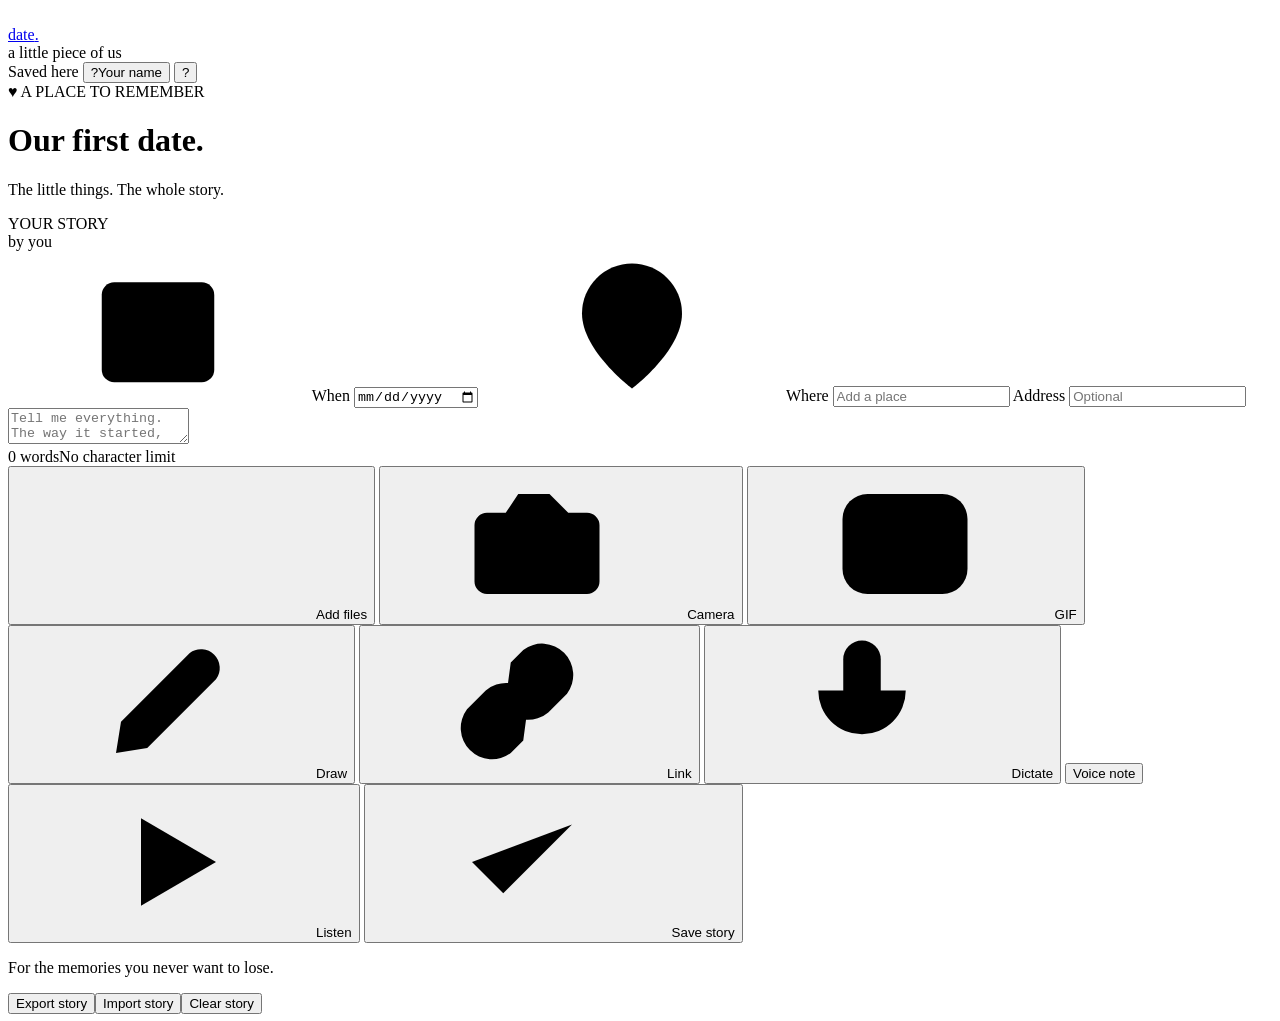
==== date/index.html @ e90c974e "Add date journal page shell" ====
<!doctype html>
<html lang="en">
<head>
  <meta charset="utf-8">
  <meta name="viewport" content="width=device-width, initial-scale=1, viewport-fit=cover">
  <meta name="theme-color" content="#f7f5f1">
  <meta name="description" content="date. — a quiet place to remember your first date.">
  <title>date.</title>
  <link rel="icon" href="favicon.svg" type="image/svg+xml">
  <link rel="stylesheet" href="style.css">
  <script defer src="app.js"></script>
</head>
<body>
<svg width="0" height="0" aria-hidden="true" class="icons">
 <symbol id="i-plus" viewBox="0 0 24 24"><path d="M12 5v14M5 12h14"/></symbol>
 <symbol id="i-photo" viewBox="0 0 24 24"><rect x="3" y="3" width="18" height="18" rx="3"/><circle cx="8.5" cy="8.5" r="1.5"/><path d="m21 16-5-5L5 21"/></symbol>
 <symbol id="i-camera" viewBox="0 0 24 24"><path d="M14 4H9l-2 3H4a2 2 0 0 0-2 2v9a2 2 0 0 0 2 2h16a2 2 0 0 0 2-2V9a2 2 0 0 0-2-2h-3l-3-3z"/><circle cx="12" cy="13.5" r="3.4"/></symbol>
 <symbol id="i-pin" viewBox="0 0 24 24"><path d="M20 10c0 6-8 12-8 12S4 16 4 10a8 8 0 1 1 16 0Z"/><circle cx="12" cy="10" r="2.5"/></symbol>
 <symbol id="i-calendar" viewBox="0 0 24 24"><rect x="3" y="5" width="18" height="16" rx="2"/><path d="M7 3v4m10-4v4M3 10h18"/></symbol>
 <symbol id="i-link" viewBox="0 0 24 24"><path d="M10 13a5 5 0 0 0 7 .5l3-3a5 5 0 0 0-7-7l-2 2m3 5a5 5 0 0 0-7-.5l-3 3a5 5 0 0 0 7 7l2-2"/></symbol>
 <symbol id="i-mic" viewBox="0 0 24 24"><rect x="9" y="2" width="6" height="12" rx="3"/><path d="M5 10a7 7 0 0 0 14 0M12 17v5m-4 0h8"/></symbol>
 <symbol id="i-play" viewBox="0 0 24 24"><path d="m8 5 12 7-12 7z"/></symbol>
 <symbol id="i-stop" viewBox="0 0 24 24"><rect x="6" y="6" width="12" height="12" rx="2"/></symbol>
 <symbol id="i-pen" viewBox="0 0 24 24"><path d="m4 20 5-.8 11-11a3 3 0 0 0-4.2-4.2l-11 11L4 20z"/></symbol>
 <symbol id="i-gif" viewBox="0 0 24 24"><rect x="2" y="4" width="20" height="16" rx="4"/><path d="M9 10H6v5h3v-2H8m4-3v5m3-5v5m0-5h3m-3 3h2"/></symbol>
 <symbol id="i-arrow" viewBox="0 0 24 24"><path d="M5 12h14m-6-6 6 6-6 6"/></symbol>
 <symbol id="i-x" viewBox="0 0 24 24"><path d="M5 5 19 19M19 5 5 19"/></symbol>
 <symbol id="i-check" viewBox="0 0 24 24"><path d="m4 12 5 5L20 6"/></symbol>
 <symbol id="i-download" viewBox="0 0 24 24"><path d="M12 3v12m-5-5 5 5 5-5M4 18v3h16v-3"/></symbol>
 <symbol id="i-trash" viewBox="0 0 24 24"><path d="M4 7h16M10 3h4m-8 4 1 14h10l1-14M10 11v6m4-6v6"/></symbol>
 <symbol id="i-flip" viewBox="0 0 24 24"><path d="m4 6 3-3 3 3M7 3v11a5 5 0 0 0 5 5h7m1-1-3-3m3 3-3 3M20 18V9a5 5 0 0 0-5-5h-2"/></symbol>
 <symbol id="i-more" viewBox="0 0 24 24"><circle cx="5" cy="12" r="1"/><circle cx="12" cy="12" r="1"/><circle cx="19" cy="12" r="1"/></symbol>
 <symbol id="i-heart" viewBox="0 0 24 24"><path d="M20.8 4.9a5.5 5.5 0 0 0-7.8 0L12 5.9l-1-1a5.5 5.5 0 1 0-7.8 7.8L12 21l8.8-8.3a5.5 5.5 0 0 0 0-7.8z"/></symbol>
 <symbol id="i-undo" viewBox="0 0 24 24"><path d="m9 14-5-5 5-5M4 9h11a5 5 0 0 1 0 10h-3"/></symbol>
 <symbol id="i-upload" viewBox="0 0 24 24"><path d="M12 17V3m-5 5 5-5 5 5M4 16v5h16v-5"/></symbol>
</svg>
<header class="topbar">
 <a class="wordmark" href="./" aria-label="date home">date<span>.</span></a>
 <div class="top-center">a little piece of us</div>
 <div class="top-actions">
   <span class="saved-status" id="saveState"><span class="save-dot"></span><span>Saved here</span></span>
   <button class="identity" id="identityBtn" title="Change your name"><span id="userInitial">?</span><span id="userLabel">Your name</span></button>
   <button class="icon-button help" id="helpBtn" aria-label="Open tutorial">?</button>
 </div>
</header>
<main class="page">
 <div class="page-top">
  <div class="overline"><span class="mini-heart">♥</span> A PLACE TO REMEMBER</div>
  <h1>Our first date<span>.</span></h1>
  <p class="subtitle">The little things. The whole story.</p>
 </div>
 <section class="editor paper" id="writingSection">
  <div class="paper-head">
    <div class="paper-label">YOUR STORY</div>
    <span class="author-line" id="byline">by you</span>
  </div>
  <div class="details" id="detailsArea">
    <label class="detail-field" id="dateField">
      <svg class="ic"><use href="#i-calendar"/></svg>
      <span class="field-hint">When</span>
      <input id="dateInput" type="date" aria-label="First date">
    </label>
    <label class="detail-field" id="locationField">
      <svg class="ic"><use href="#i-pin"/></svg>
      <span class="field-hint">Where</span>
      <input id="placeInput" type="text" placeholder="Add a place" maxlength="240" aria-label="Location name">
    </label>
    <label class="detail-field address-field">
      <span class="field-hint">Address</span>
      <input id="addressInput" type="text" placeholder="Optional" maxlength="320" aria-label="Location address">
    </label>
  </div>
  <div class="writing" id="storyArea">
    <textarea id="storyInput" aria-label="Our first date story" placeholder="Tell me everything. The way it started, what made you smile, the parts you want to remember..." spellcheck="true"></textarea>
    <div class="wordline"><span id="wordCount">0 words</span><span>No character limit</span></div>
  </div>
  <div class="attachments" id="attachments" hidden><div class="attachments-top"><span>ATTACHED MOMENTS</span><span id="attachmentCount">0</span></div><div class="media-grid" id="mediaGrid"></div></div>
  <div class="tools" id="toolsArea">
   <div class="toolset">
    <button class="tool" id="uploadBtn" title="Add photos, videos or files"><svg class="ic"><use href="#i-plus"/></svg><span>Add files</span></button>
    <button class="tool" id="cameraBtn" title="Open camera"><svg class="ic"><use href="#i-camera"/></svg><span>Camera</span></button>
    <button class="tool" id="gifBtn" title="Search GIFs"><svg class="ic"><use href="#i-gif"/></svg><span>GIF</span></button>
    <button class="tool" id="drawBtn" title="Draw something"><svg class="ic"><use href="#i-pen"/></svg><span>Draw</span></button>
    <button class="tool" id="linkBtn" title="Embed a link"><svg class="ic"><use href="#i-link"/></svg><span>Link</span></button>
    <button class="tool" id="micBtn" title="Dictate your story"><svg class="ic"><use href="#i-mic"/></svg><span>Dictate</span></button>
    <button class="tool tool-voice" id="recordBtn" title="Record a voice note"><span class="record-icon"></span><span>Voice note</span></button>
   </div>
   <div class="save-actions">
     <button class="subtle-button" id="listenBtn" title="Read story aloud"><svg class="ic"><use href="#i-play"/></svg><span>Listen</span></button>
     <button class="primary" id="saveBtn"><svg class="ic"><use href="#i-check"/></svg><span>Save story</span></button>
   </div>
  </div>
  <div class="upload-progress" id="uploadProgress" hidden><div class="progress-text"><span id="progressName">Saving files</span><span id="progressCount"></span></div><div class="track"><div class="fill" id="progressFill"></div></div></div>
  <input id="filePicker" type="file" multiple hidden accept="image/*,video/*,audio/*,.pdf,.txt,.heic,.heif,.mov,.mp4,.webm,.m4a">
 </section>
 <div class="bottom-bar"><p>For the memories you never want to lose.</p><div class="bottom-buttons"><button id="exportBtn">Export story</button><button id="importBtn">Import story</button><button id="resetBtn">Clear story</button></div></div>
 <input id="importPicker" type="file" accept=".json,.date" hidden>
</main>
<div class="toast" id="toast" role="status" aria-live="polite"></div>
<div class="modal-root" id="modalRoot"></div>
<div class="onboarding" id="onboarding" hidden>
  <div class="onboard-blur"></div>
  <section class="onboard-card" aria-labelledby="helloTitle" role="dialog" aria-modal="true">
    <div class="welcome-mark">date<span>.</span></div>
    <div class="onboard-illustration"><div class="scribble-heart">♡</div><span class="star star-one">✳</span><span class="star star-two">✳</span></div>
    <h2 id="helloTitle">What should we call you?</h2>
    <p>No accounts. Just your name.</p>
    <form id="nameForm"><label class="sr-only" for="nameInput">Your name</label><input id="nameInput" placeholder="Your name" maxlength="36" required autocomplete="nickname"><button type="submit" aria-label="Continue"><svg class="ic"><use href="#i-arrow"/></svg></button></form>
  </section>
</div>
<div class="tour" id="tour" hidden aria-live="polite">
  <div class="tour-shade" id="shadeTop"></div><div class="tour-shade" id="shadeBottom"></div><div class="tour-shade" id="shadeLeft"></div><div class="tour-shade" id="shadeRight"></div>
  <div class="tour-ring" id="tourRing"></div>
  <section class="tour-card" id="tourCard" role="dialog" aria-label="Site tour">
    <div class="tour-heading"><span id="tourIndex">01 / 06</span><button id="skipTour" aria-label="Skip tutorial"><svg class="ic"><use href="#i-x"/></svg></button></div>
    <h2 id="tourTitle">Start here</h2><p id="tourText"></p>
    <div class="tour-nav"><button id="tourBack">Back</button><button class="primary" id="tourNext">Next <svg class="ic"><use href="#i-arrow"/></svg></button></div>
  </section>
</div>
</body>
</html>
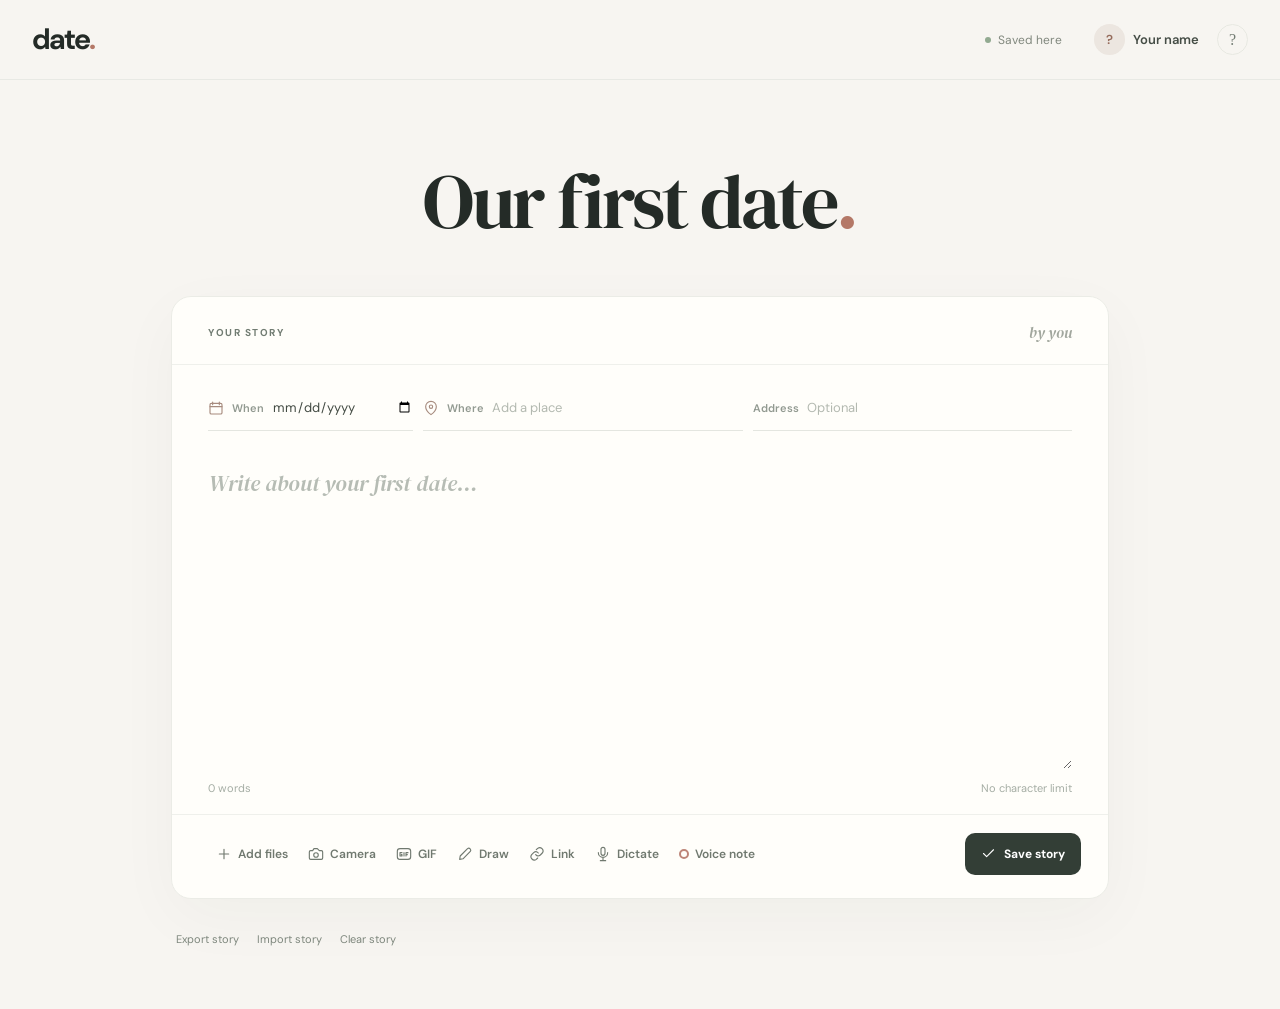
==== commit 7101a35d: "Refine date interface to minimal writing canvas" ====
--- a/date/index.html
+++ b/date/index.html
@@ -36,7 +36,7 @@
 </svg>
 <header class="topbar">
  <a class="wordmark" href="./" aria-label="date home">date<span>.</span></a>
- <div class="top-center">a little piece of us</div>
+ 
  <div class="top-actions">
    <span class="saved-status" id="saveState"><span class="save-dot"></span><span>Saved here</span></span>
    <button class="identity" id="identityBtn" title="Change your name"><span id="userInitial">?</span><span id="userLabel">Your name</span></button>
@@ -45,9 +45,9 @@
 </header>
 <main class="page">
  <div class="page-top">
-  <div class="overline"><span class="mini-heart">♥</span> A PLACE TO REMEMBER</div>
+  
   <h1>Our first date<span>.</span></h1>
-  <p class="subtitle">The little things. The whole story.</p>
+  
  </div>
  <section class="editor paper" id="writingSection">
   <div class="paper-head">
@@ -71,7 +71,7 @@
     </label>
   </div>
   <div class="writing" id="storyArea">
-    <textarea id="storyInput" aria-label="Our first date story" placeholder="Tell me everything. The way it started, what made you smile, the parts you want to remember..." spellcheck="true"></textarea>
+    <textarea id="storyInput" aria-label="Our first date story" placeholder="Write about your first date…" spellcheck="true"></textarea>
     <div class="wordline"><span id="wordCount">0 words</span><span>No character limit</span></div>
   </div>
   <div class="attachments" id="attachments" hidden><div class="attachments-top"><span>ATTACHED MOMENTS</span><span id="attachmentCount">0</span></div><div class="media-grid" id="mediaGrid"></div></div>
@@ -86,14 +86,14 @@
     <button class="tool tool-voice" id="recordBtn" title="Record a voice note"><span class="record-icon"></span><span>Voice note</span></button>
    </div>
    <div class="save-actions">
-     <button class="subtle-button" id="listenBtn" title="Read story aloud"><svg class="ic"><use href="#i-play"/></svg><span>Listen</span></button>
+     
      <button class="primary" id="saveBtn"><svg class="ic"><use href="#i-check"/></svg><span>Save story</span></button>
    </div>
   </div>
   <div class="upload-progress" id="uploadProgress" hidden><div class="progress-text"><span id="progressName">Saving files</span><span id="progressCount"></span></div><div class="track"><div class="fill" id="progressFill"></div></div></div>
   <input id="filePicker" type="file" multiple hidden accept="image/*,video/*,audio/*,.pdf,.txt,.heic,.heif,.mov,.mp4,.webm,.m4a">
  </section>
- <div class="bottom-bar"><p>For the memories you never want to lose.</p><div class="bottom-buttons"><button id="exportBtn">Export story</button><button id="importBtn">Import story</button><button id="resetBtn">Clear story</button></div></div>
+ <div class="bottom-bar"><div class="bottom-buttons"><button id="exportBtn">Export story</button><button id="importBtn">Import story</button><button id="resetBtn">Clear story</button></div></div>
  <input id="importPicker" type="file" accept=".json,.date" hidden>
 </main>
 <div class="toast" id="toast" role="status" aria-live="polite"></div>
--- a/date/style.css
+++ b/date/style.css
@@ -0,0 +1,21 @@
+@import url('https://fonts.googleapis.com/css2?family=DM+Sans:wght@400;500;600;700&family=DM+Serif+Display:ital@0;1&display=swap');
+:root{--bg:#f7f5f1;--paper:#fffefa;--ink:#242b27;--soft:#6e756d;--muted:#929991;--line:#e7e8e1;--line2:#eff0eb;--accent:#b47867;--accent-dark:#995b4b;--accent-light:#f6eae5;--radius:18px;--shadow:0 18px 65px rgba(37,44,35,.035);font-family:"DM Sans",-apple-system,BlinkMacSystemFont,"Segoe UI",sans-serif;color:var(--ink);background:var(--bg)}
+*{box-sizing:border-box}html{scroll-behavior:smooth}body{margin:0;min-height:100vh;-webkit-font-smoothing:antialiased}button,input,textarea,select{font:inherit}button{cursor:pointer}button:disabled{cursor:not-allowed;opacity:.5}button:focus-visible,input:focus-visible,textarea:focus-visible,select:focus-visible{outline:3px solid #cfad9f;outline-offset:3px}a{color:inherit}.ic{width:18px;height:18px;fill:none;stroke:currentColor;stroke-width:1.7;stroke-linecap:round;stroke-linejoin:round;flex-shrink:0}.icons{position:absolute;pointer-events:none}.sr-only{position:absolute;width:1px;height:1px;overflow:hidden;clip:rect(0,0,0,0)}
+.topbar{height:80px;display:flex;align-items:center;justify-content:space-between;padding:0 max(32px,calc((100vw - 1240px)/2));border-bottom:1px solid #e8e9e4;background:rgba(247,245,241,.94);position:sticky;top:0;z-index:50;backdrop-filter:blur(16px)}.wordmark{text-decoration:none;font-size:29px;font-weight:700;letter-spacing:-2.1px;line-height:1}.wordmark span,.page-top h1 span,.welcome-mark span{color:var(--accent)}.top-center{font-size:12px;font-weight:600;color:#81887f;letter-spacing:.02em;position:absolute;left:50%;transform:translateX(-50%)}.top-actions{display:flex;align-items:center;gap:12px}.saved-status{display:flex;align-items:center;gap:7px;font-size:12px;color:#81887e;margin-right:14px}.save-dot{background:#92aa91;width:6px;height:6px;border-radius:50%}.saved-status.busy .save-dot{background:#c6a17a;animation:blink 1s infinite}.identity{display:flex;align-items:center;gap:8px;background:none;border:none;color:#454d46;font-size:13px;font-weight:600}.identity>span:first-child{width:31px;height:31px;border-radius:50%;background:#ece6e0;color:#956b5b;display:grid;place-items:center;font-size:13px}.icon-button{background:transparent;border:1px solid var(--line);height:31px;width:31px;border-radius:50%;display:grid;place-items:center;color:#737c73}.help{font-family:Georgia;font-size:16px}
+.page{max-width:990px;padding:0 26px;margin:0 auto}.page-top{text-align:center;padding:64px 0 42px}.overline{font-size:10px;font-weight:700;letter-spacing:.19em;color:#a1776c;display:flex;justify-content:center;align-items:center;gap:9px}.mini-heart{font-size:13px;letter-spacing:normal}.page-top h1{font-family:"DM Serif Display",Georgia,serif;font-weight:400;font-size:clamp(53px,8vw,76px);letter-spacing:-2.8px;line-height:1.1;margin:16px 0 10px}.subtitle{font-family:"DM Serif Display",Georgia,serif;font-size:19px;font-style:italic;color:#879084;margin:0}.paper{background:var(--paper);border:1px solid #ebece6;border-radius:20px;box-shadow:var(--shadow);overflow:hidden;animation:rise .45s both}.paper-head{display:flex;align-items:center;justify-content:space-between;padding:25px 36px 21px;border-bottom:1px solid var(--line2)}.paper-label,.attachments-top{font-size:10px;font-weight:700;letter-spacing:.15em;color:#717c72}.author-line{font-family:"DM Serif Display",Georgia,serif;font-style:italic;font-size:15px;color:#a2a79e}
+.details{display:grid;grid-template-columns: 205px minmax(170px,1fr) minmax(160px,1fr);gap:10px;padding:21px 36px 6px}.detail-field{height:45px;min-width:0;display:flex;align-items:center;gap:8px;border-bottom:1px solid #e4e6e0;color:#788177}.detail-field .ic{width:16px;height:16px;color:#a78c7f}.field-hint{white-space:nowrap;font-size:11px;font-weight:600;color:#929a91}.detail-field input{border:0;background:none;min-width:0;width:100%;font-size:13px;color:#434b43;outline:0;padding:5px 0}.detail-field input[type=date]{color-scheme:light;max-width:147px}.detail-field input::placeholder{color:#b3b9b0}
+.writing{padding:27px 36px 19px}.writing textarea{border:none;outline:none;resize:vertical;min-height:305px;max-height:none;width:100%;display:block;font-size:17px;line-height:2;color:#3c453d;letter-spacing:-.14px;background:transparent;padding:0 1px;overflow:auto}.writing textarea::placeholder{color:#b6bcb4;font-family:"DM Serif Display",Georgia,serif;font-style:italic;font-size:22px;line-height:1.8}.wordline{display:flex;justify-content:space-between;color:#a5ada4;font-size:11px;margin-top:12px}
+.attachments{padding:14px 36px 25px}.attachments-top{display:flex;align-items:center;justify-content:space-between;border-top:1px solid #eceee7;padding:20px 0 14px}.media-grid{display:grid;grid-template-columns:repeat(3,minmax(0,1fr));gap:12px}.media-card{position:relative;min-width:0;background:#f8f8f3;border:1px solid #e8e9e2;border-radius:12px;overflow:hidden;animation:rise .25s both}.media-card img,.media-card video{display:block;width:100%;aspect-ratio:1.35;object-fit:cover;background:#edeee8}.media-card audio{width:100%;margin:25px 0 5px}.media-card .media-info{padding:10px 12px 12px;font-size:12px;display:flex;justify-content:space-between;gap:8px;align-items:center}.media-card .media-title{white-space:nowrap;overflow:hidden;text-overflow:ellipsis;font-weight:600}.media-card .media-type{font-size:10px;color:var(--muted);margin-top:2px}.media-card .remove-media{position:absolute;right:8px;top:8px;border:0;border-radius:50%;background:rgba(28,35,29,.83);width:27px;height:27px;color:white;display:grid;place-items:center;z-index:1;opacity:0;transition:opacity .18s}.media-card:hover .remove-media,.media-card:focus-within .remove-media{opacity:1}.remove-media .ic{width:14px;height:14px}.file-block{height:130px;display:flex;align-items:center;justify-content:center;flex-direction:column;gap:10px;color:#8d948b}.file-block .ic{width:32px;height:32px}.link-block{min-height:135px;display:flex;flex-direction:column;gap:7px;justify-content:center;padding:20px}.link-block .ic{width:21px;height:21px;color:var(--accent)}.link-block strong{font-size:13px;word-break:break-word}.link-block small{font-size:11px;color:#889085;word-break:break-all}.embed-wrap{aspect-ratio:1.7;position:relative;background:#eee}.embed-wrap iframe{position:absolute;inset:0;border:0;width:100%;height:100%}.audio-block{padding:18px 14px}.audio-block audio{margin:3px 0;width:100%;height:42px}.download-link{display:inline-flex;align-items:center;color:var(--accent-dark);font-size:11px;text-decoration:none}
+.tools{padding:18px 27px 23px 35px;border-top:1px solid var(--line2);display:flex;align-items:center;justify-content:space-between;gap:14px}.toolset,.save-actions{display:flex;gap:2px;align-items:center;flex-wrap:wrap}.tool{display:flex;align-items:center;gap:6px;padding:10px 9px;border:0;border-radius:9px;background:transparent;font-size:12px;font-weight:600;color:#70796f;transition:background .15s,color .15s}.tool .ic{width:16px;height:16px}.tool:hover,.tool.active{background:#f2f2ed;color:var(--ink)}.tool.active{color:var(--accent-dark)}.record-icon{width:10px;height:10px;border:2px solid #bd8578;border-radius:50%;display:block}.tool.recording .record-icon{background:#c35f57;border-color:#c35f57;animation:blink .8s infinite}.subtle-button{display:flex;align-items:center;gap:7px;background:transparent;border:0;font-size:12px;font-weight:700;color:#7b857b;padding:11px 12px;border-radius:10px}.subtle-button:hover{background:#f4f4ef}.subtle-button .ic{width:14px;height:14px}.primary{display:inline-flex;align-items:center;justify-content:center;gap:8px;border:0;background:#333e36;color:white;border-radius:10px;font-weight:700;font-size:12px;padding:13px 16px;white-space:nowrap;transition:transform .15s,background .15s}.primary:hover{background:#263229;transform:translateY(-1px)}.primary:active{transform:translateY(0)}.primary .ic{width:15px;height:15px}
+.bottom-bar{display:flex;align-items:center;justify-content:space-between;padding:25px 5px 55px;gap:20px}.bottom-bar p{font-family:"DM Serif Display",Georgia,serif;font-style:italic;color:#98a096;font-size:15px;margin:0}.bottom-buttons{display:flex;align-items:center;gap:18px}.bottom-buttons button{border:0;background:transparent;color:#7f887e;font-size:11px;white-space:nowrap;padding:8px 0}.bottom-buttons button:hover{color:var(--ink);text-decoration:underline}
+.upload-progress{padding:10px 36px 24px}.progress-text{display:flex;justify-content:space-between;font-size:11px;margin-bottom:8px;color:#828b80}.track{height:4px;border-radius:5px;background:#e6e9e1;overflow:hidden}.fill{height:100%;width:0;background:#ba887a;transition:width .2s}
+.toast{position:fixed;bottom:27px;left:50%;z-index:1500;transform:translate(-50%,20px);background:#29342d;color:#fff;border-radius:12px;padding:12px 18px;box-shadow:0 12px 32px #2430272b;font-size:12px;font-weight:600;opacity:0;pointer-events:none;transition:opacity .25s,transform .25s;max-width:90vw;text-align:center}.toast.show{transform:translate(-50%,0);opacity:1}
+.modal-root{position:relative;z-index:300}.modal-backdrop{position:fixed;inset:0;background:rgba(28,36,31,.44);backdrop-filter:blur(5px);display:flex;justify-content:center;align-items:center;padding:24px;z-index:310;animation:fade .17s}.modal{width:min(100%,490px);max-height:min(88vh,850px);overflow-y:auto;background:#fffefa;border-radius:19px;box-shadow:0 35px 110px #111b1640;padding:25px 28px 27px;animation:pop .25s}.modal.wide{width:min(100%,740px)}.modal-heading{display:flex;justify-content:space-between;align-items:center;margin-bottom:24px}.modal h2{margin:0;font-family:"DM Serif Display",Georgia,serif;font-weight:400;font-size:29px}.modal-close{border:0;background:#f4f3ee;border-radius:50%;height:32px;width:32px;display:grid;place-items:center}.modal-close .ic{width:15px;height:15px}.modal label.form-label{display:block;font-size:12px;font-weight:700;margin:17px 0 8px;color:#626a62}.modal input:not([type=color]):not([type=range]),.modal select{border:1px solid #dfe3da;border-radius:11px;background:white;width:100%;padding:12px 13px;outline:none;font-size:14px;color:var(--ink)}.modal .modal-actions{display:flex;justify-content:flex-end;gap:9px;margin-top:23px}.plain{background:transparent;color:#70796e;border:none;padding:12px 15px;font-size:12px;font-weight:700}.modal-note{font-size:12px;color:#92998f;line-height:1.6}.modal .row{display:flex;gap:12px;align-items:center}.modal .row>*{flex:1;min-width:0}
+.gif-search{display:flex;gap:8px}.gif-search input{flex:1}.gif-grid{display:grid;grid-template-columns:repeat(3,minmax(0,1fr));gap:8px;margin-top:19px;max-height:380px;overflow:auto}.gif-choice{border:0;background:#f2f1ec;padding:0;border-radius:8px;overflow:hidden;aspect-ratio:1.15;position:relative}.gif-choice img{width:100%;height:100%;object-fit:cover;display:block}.gif-choice:hover{outline:3px solid #c6a69b}.gif-credit{text-align:right;font-size:10px;color:#92988f;margin-top:9px}.gif-credit a{color:inherit}.empty{padding:26px 8px;text-align:center;color:#8c948a;font-size:13px}.busy-spinner{height:25px;width:25px;border:2px solid #ece8e3;border-top-color:#b07b6d;border-radius:50%;animation:spin .7s linear infinite;margin:26px auto}
+.drawing-wrap{border:1px solid var(--line);border-radius:13px;overflow:hidden;background:#fff;width:100%}.drawing-wrap canvas{width:100%;height:330px;display:block;touch-action:none;cursor:crosshair}.draw-tools{display:flex;align-items:center;justify-content:space-between;margin-top:13px;gap:12px;flex-wrap:wrap}.draw-swatch{width:23px;height:23px;border:2px solid transparent;border-radius:50%;padding:0}.draw-swatch.selected{outline:2px solid #aaa;outline-offset:3px}.draw-tools input[type=range]{width:100px;accent-color:#56665d}.draw-tools .plain{padding:8px}
+.camera-box{background:#222e27;border-radius:12px;overflow:hidden;position:relative;min-height:220px;display:grid;place-items:center;color:white}.camera-box video{display:block;width:100%;max-height:50vh;object-fit:contain;background:#1c2821}.camera-actions{display:flex;justify-content:center;align-items:center;gap:18px;margin:16px 0}.camera-actions button{background:#f3f2ed;border:0;padding:10px 14px;border-radius:9px;font-size:12px;display:flex;align-items:center;gap:7px}.camera-actions .shutter{height:58px;width:58px;border-radius:50%;border:5px solid #ecebe7;background:#b67b68;box-shadow:0 0 0 2px #b67b68}.camera-actions .shutter.recording{background:#be4f52;border-radius:14px;width:53px;height:53px;animation:blink .85s infinite}.camera-switches{display:flex;align-items:center;gap:10px;margin-top:12px}.camera-switches select{flex:1}.camera-switches .segment{display:flex;border:1px solid #e2e4dc;border-radius:9px;padding:3px}.segment button{border:0;background:none;padding:9px 13px;color:#757c74;border-radius:6px;font-size:11px}.segment button.selected{background:#eae7e0;color:#373f37;font-weight:700}.camera-box p{padding:25px;text-align:center;font-size:13px;line-height:1.7;color:#e4e6e2}
+.onboarding[hidden],.tour[hidden],.attachments[hidden],.upload-progress[hidden]{display:none!important}.onboarding{position:fixed;inset:0;z-index:500;display:grid;place-items:center;padding:20px}.onboard-blur{position:absolute;inset:0;backdrop-filter:blur(9px);background:rgba(239,240,234,.72)}.onboard-card{position:relative;z-index:1;background:#fffefa;width:min(100%,410px);padding:34px 37px 39px;text-align:center;border-radius:21px;box-shadow:0 30px 120px #2e372e26;animation:pop .4s}.welcome-mark{font-size:23px;font-weight:700;letter-spacing:-1.5px}.onboard-illustration{position:relative;height:137px;display:grid;place-items:center}.scribble-heart{font-family:Georgia,serif;font-size:105px;line-height:1;color:#bf8e7f;transform:rotate(-12deg);animation:heartfloat 3s ease-in-out infinite}.star{position:absolute;color:#c0a790;font-size:13px}.star-one{left:20%;top:33%}.star-two{right:18%;bottom:26%}.onboard-card h2{font-family:"DM Serif Display",Georgia,serif;font-size:27px;font-weight:400;letter-spacing:-.5px;margin:7px 0 7px}.onboard-card p{font-size:13px;color:#8a9388;margin:0 0 24px}.onboard-card form{display:flex;border:1px solid #dfe2d9;border-radius:12px;overflow:hidden;padding:4px}.onboard-card input{flex:1;min-width:0;border:0;background:none;outline:0;padding:11px 13px;font-size:14px}.onboard-card form button{height:43px;width:45px;border:0;background:#333e36;border-radius:9px;color:white;display:grid;place-items:center}
+.tour{position:fixed;inset:0;z-index:650;pointer-events:none}.tour-shade{position:fixed;background:rgba(43,50,43,.25);backdrop-filter:blur(5px);pointer-events:auto}.tour-ring{position:fixed;border-radius:12px;box-shadow:0 0 0 3px #c2907e;pointer-events:none;transition:all .3s}.tour-card{position:fixed;left:50%;bottom:32px;transform:translateX(-50%);width:min(420px,calc(100vw - 36px));background:#fffefa;border-radius:17px;box-shadow:0 24px 85px #11181040;padding:23px 25px;pointer-events:auto;animation:pop .25s}.tour-heading{display:flex;justify-content:space-between;align-items:center;color:#b07f71;font-size:10px;letter-spacing:.15em;font-weight:700}.tour-heading button{border:0;background:none;display:grid;place-items:center;padding:4px;color:#8e968a}.tour-heading .ic{width:16px;height:16px}.tour-card h2{font-family:"DM Serif Display",Georgia,serif;font-weight:400;font-size:28px;margin:14px 0 7px}.tour-card p{font-size:13px;line-height:1.65;color:#818a80;min-height:42px;margin:0 0 17px}.tour-nav{display:flex;align-items:center;justify-content:space-between}.tour-nav>button:first-child{border:0;background:none;font-size:12px;color:#777f76;font-weight:700;padding:11px}.tour-nav .primary{padding:11px 15px}
+@keyframes rise{from{opacity:0;transform:translateY(13px)}to{opacity:1;transform:none}}@keyframes pop{from{opacity:0;transform:translateY(12px) scale(.97)}to{opacity:1;transform:none}}@keyframes fade{from{opacity:0}to{opacity:1}}@keyframes blink{50%{opacity:.35}}@keyframes spin{to{transform:rotate(360deg)}}@keyframes heartfloat{50%{transform:translateY(-7px) rotate(-8deg)}}@media(prefers-reduced-motion:reduce){*,*:before,*:after{scroll-behavior:auto!important;animation:none!important;transition:none!important}}
+@media(max-width:890px){.topbar{padding:0 25px}.tools{display:block;padding:17px 25px}.toolset{justify-content:space-between}.save-actions{justify-content:flex-end;margin-top:11px}.bottom-bar{flex-wrap:wrap}.details{grid-template-columns:1fr 1fr}.address-field{grid-column:span 2}.top-center{display:none}}
+@media(max-width:600px){.topbar{height:66px;padding:0 18px}.top-actions{gap:4px}.saved-status{display:none}.identity{font-size:12px}.identity #userLabel{max-width:75px;overflow:hidden;text-overflow:ellipsis;white-space:nowrap}.page{padding:0 12px}.page-top{padding:46px 0 30px}.page-top h1{font-size:53px;letter-spacing:-2.1px;margin-top:12px}.overline{font-size:9px}.subtitle{font-size:17px}.paper{border-radius:15px}.paper-head{padding:21px 20px 18px}.details{grid-template-columns:1fr;gap:1px;padding:15px 20px 4px}.detail-field{height:43px}.address-field{grid-column:auto}.writing{padding:22px 20px 16px}.writing textarea{font-size:16px;line-height:1.85;min-height:265px}.writing textarea::placeholder{font-size:19px}.tools{padding:11px 14px 17px}.toolset{justify-content:flex-start;gap:2px}.tool{padding:10px 10px;min-width:auto;font-size:11px}.tool .ic{width:17px;height:17px}.save-actions{margin-top:10px;padding-right:2px}.attachments{padding:12px 18px 20px}.media-grid{grid-template-columns:repeat(2,minmax(0,1fr));gap:8px}.media-card .remove-media{opacity:1}.bottom-bar{flex-direction:column;text-align:center;gap:13px;padding:25px 6px 42px}.bottom-buttons{gap:22px}.bottom-bar p{font-size:14px}.modal-backdrop{align-items:flex-end;padding:0}.modal{border-radius:20px 20px 0 0;max-height:93dvh;padding:23px 19px calc(25px + env(safe-area-inset-bottom));width:100%}.modal.wide{width:100%}.gif-grid{grid-template-columns:repeat(3,minmax(0,1fr));gap:6px}.camera-switches{display:block}.camera-switches .segment{width:100%;justify-content:center;margin-bottom:10px}.drawing-wrap canvas{height:260px}.tour-card{bottom:max(14px,env(safe-area-inset-bottom));padding:18px 20px}.tour-card h2{font-size:25px}.tour-card p{font-size:12px}.onboard-card{padding:28px 23px 32px}}
